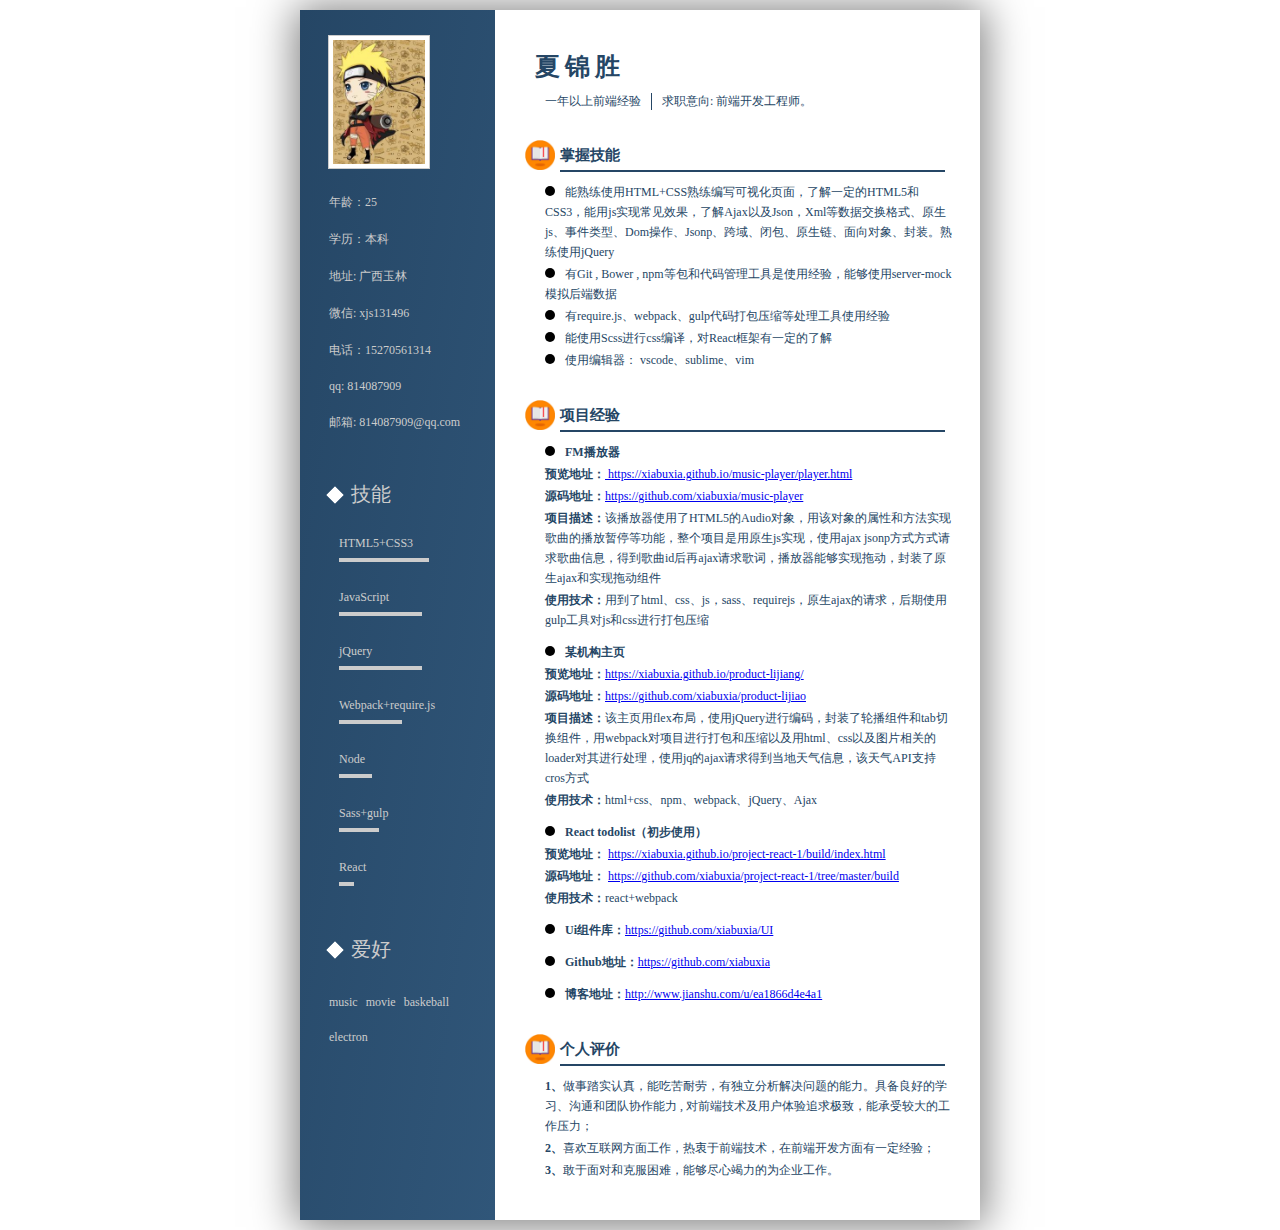
==== index.html @ 1f1d3e11 "add a" ====
<!DOCTYPE html>
<html lang="en">
<head>
    <meta charset="UTF-8">
    <meta name="viewport" content="width=device-width, initial-scale=1.0">
    <meta http-equiv="X-UA-Compatible" content="ie=edge">
     <meta name="viewport" content="width=device-width,height=device-height"/>
    <title>resume</title>
    <style>
        ul {
            list-style: none;
        }
        #resume {
            max-width: 680px;
            min-height: 1210px;
            box-shadow: 0 2px 40px 5px rgba(0,0,0,0.5);
            margin: 10px auto;
            display: flex;
            
        }
        .left-ct {
            width: 195px;
            height: 1210px;
            background: linear-gradient(to bottom right,#254665,#305679);
            color: #fff;
            font-size: 12px;
        }
        .right-ct {
            min-width: 485px;
            min-height: 1210px;
            color: #254665;
            font-family: KaiTi_GB2312;
            font-size: 12px;
        }
        .portrait-ct {
            width: 100px;
            height: 132px;
            background: #fff;
            margin-top: 25px;
            margin-left: 28px;
            border: 1px solid #ccc;
            
            
        }
        .portrait {
            width: 92px;
            height: 124px;
            margin-left: 4px;
            margin-top: 4px;
            background: url('imgs/photo.jpg') center no-repeat;
            background-size: cover;
        }
        ul.information {
            margin: 0;
            padding: 0;
            margin-top: 30px;
            width: 200px;
        }
        .information li {
            margin-top: 20px;
            color: #ccc;
        }
        .title {
            margin-top: 50px;
            font-size: 20px;
            color: #ccc;
        }
        .title span {
            display: inline-block;
            width: 10px;
            height: 10px;
            border: 1px solid #fff;
            background: #fff;
            transform: rotate(45deg);
            margin-right: 10px;
        }
        .technical-ct {
            margin-left: 10px;
            padding: 0;
        }
        .technical-ct li {
            display: block;
            line-height: 30px;
            color: #ccc;
            margin-top: 20px;
        }
        .technical-1 {
            border-bottom: 4px solid #ccc;
        }
        .technical-2 {
            width: 83px;
            border-bottom: 4px solid #ccc;
        }
        .technical-3 {
            width: 83px;
            border-bottom: 4px solid #ccc;
        }
        .technical-4 {
            width: 63px;
            border-bottom: 4px solid #ccc;
        }
        .technical-5 {
            width: 33px;
            border-bottom: 4px solid #ccc;
        }
        .technical-6 {
            width: 40px;
            border-bottom: 4px solid #ccc;
        }
        .technical-7 {
            width: 15px;
            border-bottom: 4px solid #ccc;
        }
        .hobby {
            padding: 0;
            width: 120px;
            flex-wrap: wrap;
            justify-content: space-between;
            display: flex;
            color: #ccc;
        }
        .hobby li {
            margin-top: 20px;
        }
        .myname {
            margin-top: 40px;
            margin-left: 40px;
            font-size: 25px;
            font-weight: bold;
            
            
            letter-spacing: 5px;
        }
        .myintention {
            margin:10px 50px;
        }
        .myintention span {
            display: inline-block;
   
            border-right: 1px solid #254665;
            padding-right: 10px;
            margin-right: 10px;
     

        }
        .logo {
            width: 30px;
            height: 30px;
            margin-bottom: -10px;
        }
        .education {
            margin-left: 30px;
            margin-top: 30px;
        }
        .education span{
            width: 385px;
            display: inline-block;
            margin-left: 5px;
            font-size: 15px;
            font-weight: bold;
            line-height: 30px;
            border-bottom: 2px solid #254665;
        }
        .right-ct p{
            margin-left: 50px;
            width: 408px;
            line-height: 20px;
            margin-top:-10px;
        }
        p.first {
            margin-top: 10px;
        }
        .bullute {
            width: 10px;
            height: 10px;
            display: inline-block;
            border-radius: 50%;
            background: #000;
            margin-right: 10px;
        }
    </style>
</head>
<body>
    <div id="resume">
        <div class="left-ct">
            <div class="portrait-ct">
                <div class="portrait"></div>
                <ul class="information">
                    <li>年龄：25</li>
                    <li>学历：本科</li>
                    <li>地址: 广西玉林</li>
                    <li>微信: xjs131496</li>
                    <li>电话：15270561314</li>
                    <li>qq: 814087909</li>
                    <li>邮箱: 814087909@qq.com</li>
                    
                </ul>
                <div class="title"><span></span>技能</div>
                <ul class="technical-ct">
                    <li class="technical-1">HTML5+CSS3</li>
                    <li class="technical-2">JavaScript</li>
                    <li class="technical-3">jQuery</li>
                    <li class="technical-4">Webpack+require.js</li>
                    <li class="technical-5">Node</li>
                    <li class="technical-6">Sass+gulp</li>
                    <li class="technical-7">React</li>
                </ul>
                <div class="title"><span></span>爱好</div>
                <ul class="hobby">
                    <li>music</li>
                    <li>movie</li>
                    <li>baskeball</li>
                    <li>electron</li>
                </ul>
            </div>
        </div>
        <div class="right-ct">
            <div class="myname">夏锦胜</div>
            <div class="myintention"><span>一年以上前端经验</span>求职意向: 前端开发工程师。</div>
            <div class="education"><img class="logo" src="imgs/timg (5).png" alt=""><span>掌握技能</span></div>
            
            <p class="first"><span class="bullute"></span>能熟练使用HTML+CSS熟练编写可视化页面，了解一定的HTML5和CSS3，能用js实现常见效果，了解Ajax以及Json，Xml等数据交换格式、原生js、事件类型、Dom操作、Jsonp、跨域、闭包、原生链、面向对象、封装。熟练使用jQuery</p>
            <p><span class="bullute"></span>有Git , Bower , npm等包和代码管理工具是使用经验，能够使用server-mock模拟后端数据</p>
            <p><span class="bullute"></span>有require.js、webpack、gulp代码打包压缩等处理工具使用经验</p>
            <p><span class="bullute"></span>能使用Scss进行css编译，对React框架有一定的了解</p>
            <p><span class="bullute"></span>使用编辑器：  vscode、sublime、vim</p>
            <div class="education"><img class="logo" src="imgs/timg (5).png" alt=""><span>项目经验</span></div>
            <p class="first"><span class="bullute"></span><strong>FM播放器</strong></p>
            <p><strong>预览地址：</strong><a href=" https://xiabuxia.github.io/music-player/player.html"> https://xiabuxia.github.io/music-player/player.html</a></p>
            <p><strong>源码地址：</strong><a href="https://github.com/xiabuxia/music-player">https://github.com/xiabuxia/music-player</a> </p>
            <p><strong>项目描述：</strong>该播放器使用了HTML5的Audio对象，用该对象的属性和方法实现歌曲的播放暂停等功能，整个项目是用原生js实现，使用ajax jsonp方式方式请求歌曲信息，得到歌曲id后再ajax请求歌词，播放器能够实现拖动，封装了原生ajax和实现拖动组件</p>
            <p><strong>使用技术：</strong>用到了html、css、js，sass、requirejs，原生ajax的请求，后期使用gulp工具对js和css进行打包压缩</p>
            
            <p class="first"><span class="bullute"></span><strong>某机构主页</strong></p>
            <p><strong>预览地址：</strong><a href="https://xiabuxia.github.io/product-lijiang/">https://xiabuxia.github.io/product-lijiang/</a>  </p>
            <p><strong>源码地址：</strong><a href="https://github.com/xiabuxia/product-lijiao">https://github.com/xiabuxia/product-lijiao</a>  </p>
            <p><strong>项目描述：</strong>该主页用flex布局，使用jQuery进行编码，封装了轮播组件和tab切换组件，用webpack对项目进行打包和压缩以及用html、css以及图片相关的loader对其进行处理，使用jq的ajax请求得到当地天气信息，该天气API支持cros方式</p>
            <p><strong>使用技术：</strong>html+css、npm、webpack、jQuery、Ajax</p>
            
            <p class="first"><span class="bullute"></span><strong>React todolist（初步使用）</strong></p>
            <p><strong>预览地址：</strong> <a href="https://xiabuxia.github.io/project-react-1/build/index.html">https://xiabuxia.github.io/project-react-1/build/index.html</a></p>
            <p><strong>源码地址：</strong> <a href="https://github.com/xiabuxia/project-react-1/tree/master/build">https://github.com/xiabuxia/project-react-1/tree/master/build</a>  </p>
            <p><strong>使用技术：</strong>react+webpack</p>
            <p  class="first"><span class="bullute"></span><strong>Ui组件库：</strong><a href="https://github.com/xiabuxia/UI">https://github.com/xiabuxia/UI</a></p>
            <p  class="first"><span class="bullute"></span><strong>Github地址：</strong><a href="https://github.com/xiabuxia">https://github.com/xiabuxia</a></p>
            <p  class="first"><span class="bullute"></span><strong>博客地址：</strong><a href="http://www.jianshu.com/u/ea1866d4e4a1">http://www.jianshu.com/u/ea1866d4e4a1</a></p>
   

            <div class="education"><img class="logo" src="imgs/timg (5).png" alt=""><span>个人评价</span></div>
            <p class="first"><strong>1、</strong>做事踏实认真，能吃苦耐劳，有独立分析解决问题的能力。具备良好的学习、沟通和团队协作能力 , 对前端技术及用户体验追求极致，能承受较大的工作压力；</p>
            <p><strong>2、</strong>喜欢互联网方面工作，热衷于前端技术，在前端开发方面有一定经验；</p>
            <p><strong>3、</strong>敢于面对和克服困难，能够尽心竭力的为企业工作。</p>
            
            
        </div>
    </div>
</body>
</html>
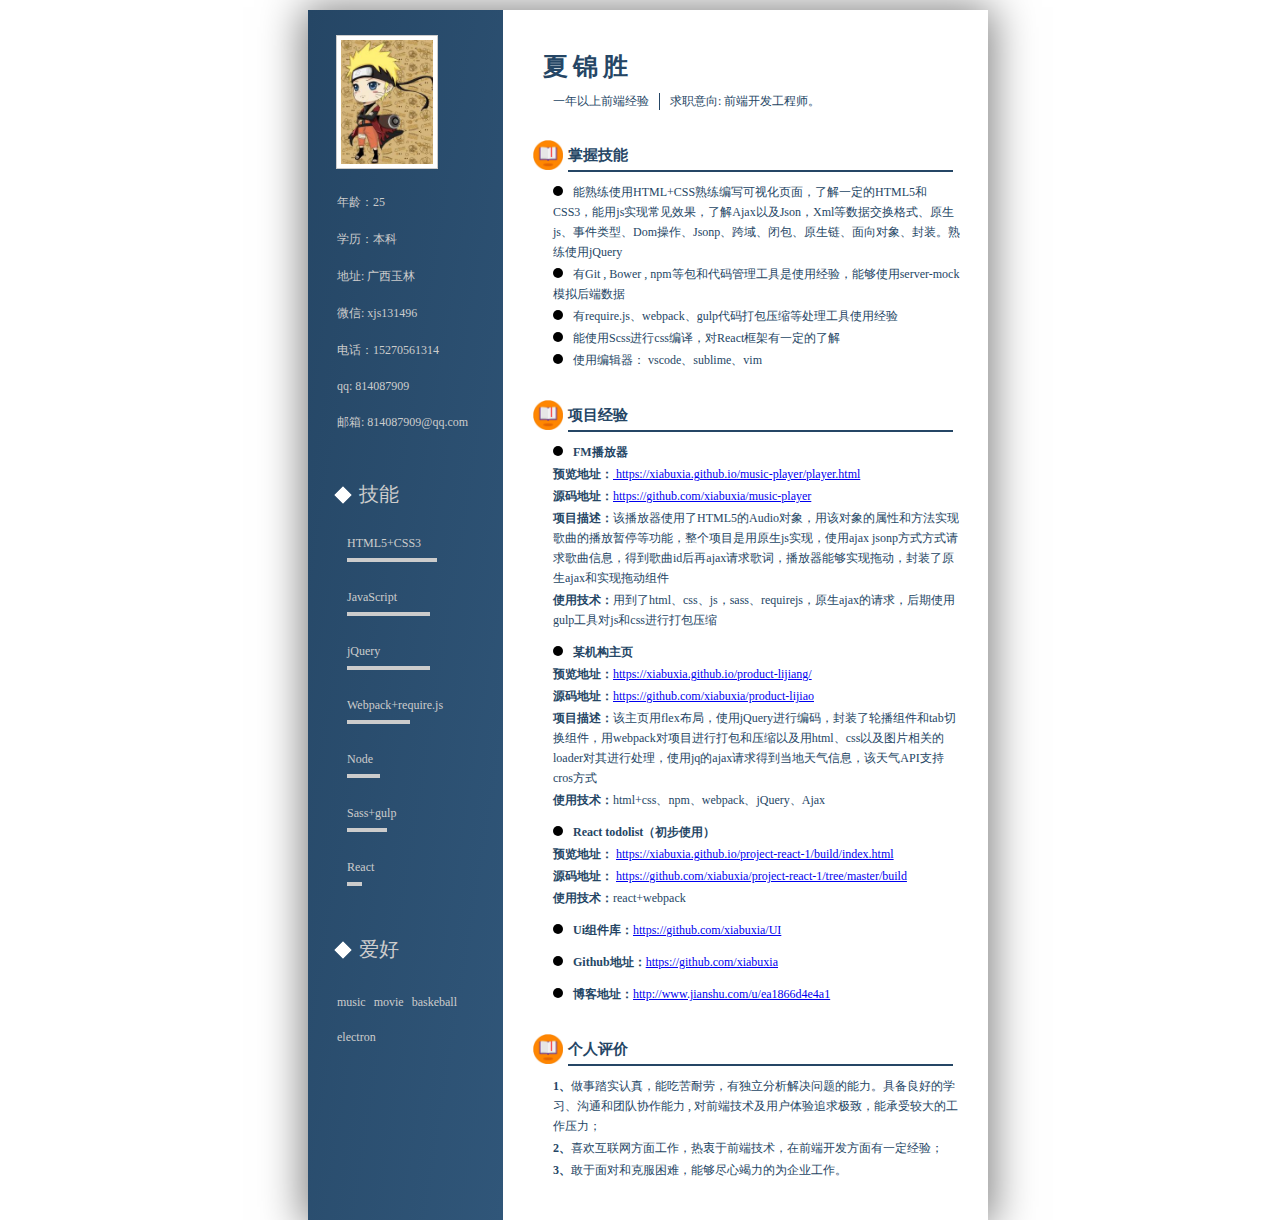
==== commit f876f941: "use rem" ====
--- a/index.html
+++ b/index.html
@@ -4,14 +4,19 @@
     <meta charset="UTF-8">
     <meta name="viewport" content="width=device-width, initial-scale=1.0">
     <meta http-equiv="X-UA-Compatible" content="ie=edge">
-     <meta name="viewport" content="width=device-width,height=device-height"/>
+    <meta name="viewport" content="width=device-width,height=device-height"/>
     <title>resume</title>
     <style>
+        html,body {
+            width: 100%;
+            height: 100%;
+            font-size: 20px;
+        }
         ul {
             list-style: none;
         }
         #resume {
-            max-width: 680px;
+            width: 34rem;
             min-height: 1210px;
             box-shadow: 0 2px 40px 5px rgba(0,0,0,0.5);
             margin: 10px auto;
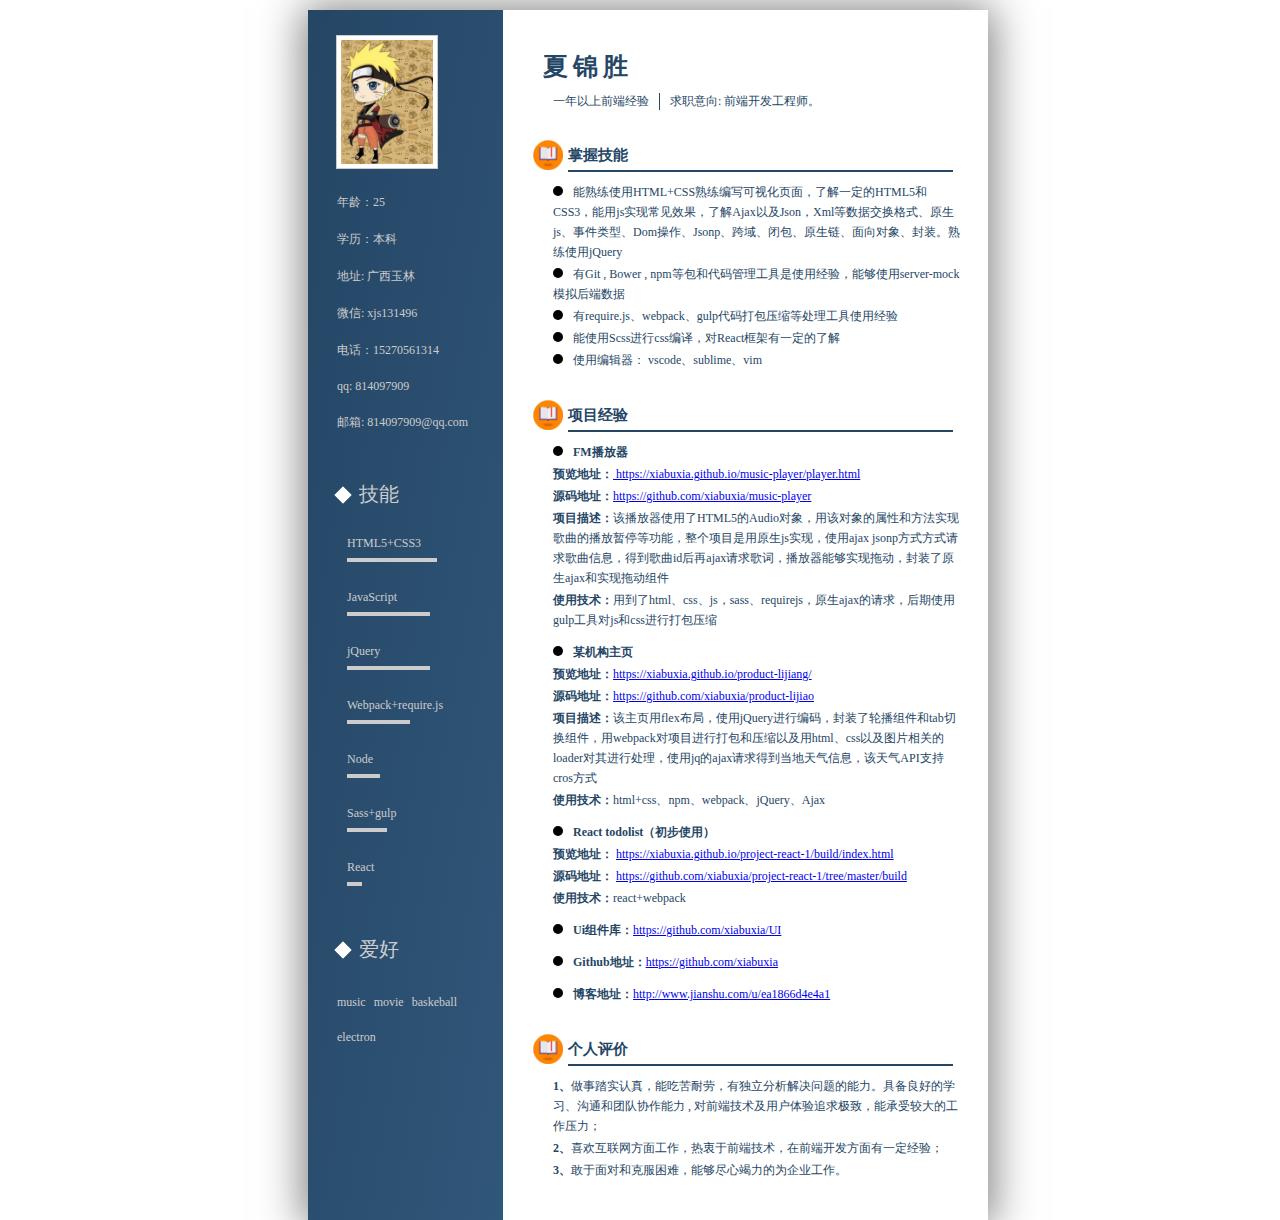
==== commit 4c084538: "add qq" ====
--- a/index.html
+++ b/index.html
@@ -196,8 +196,8 @@
                     <li>地址: 广西玉林</li>
                     <li>微信: xjs131496</li>
                     <li>电话：15270561314</li>
-                    <li>qq: 814087909</li>
-                    <li>邮箱: 814087909@qq.com</li>
+                    <li>qq: 814097909</li>
+                    <li>邮箱: 814097909@qq.com</li>
                     
                 </ul>
                 <div class="title"><span></span>技能</div>
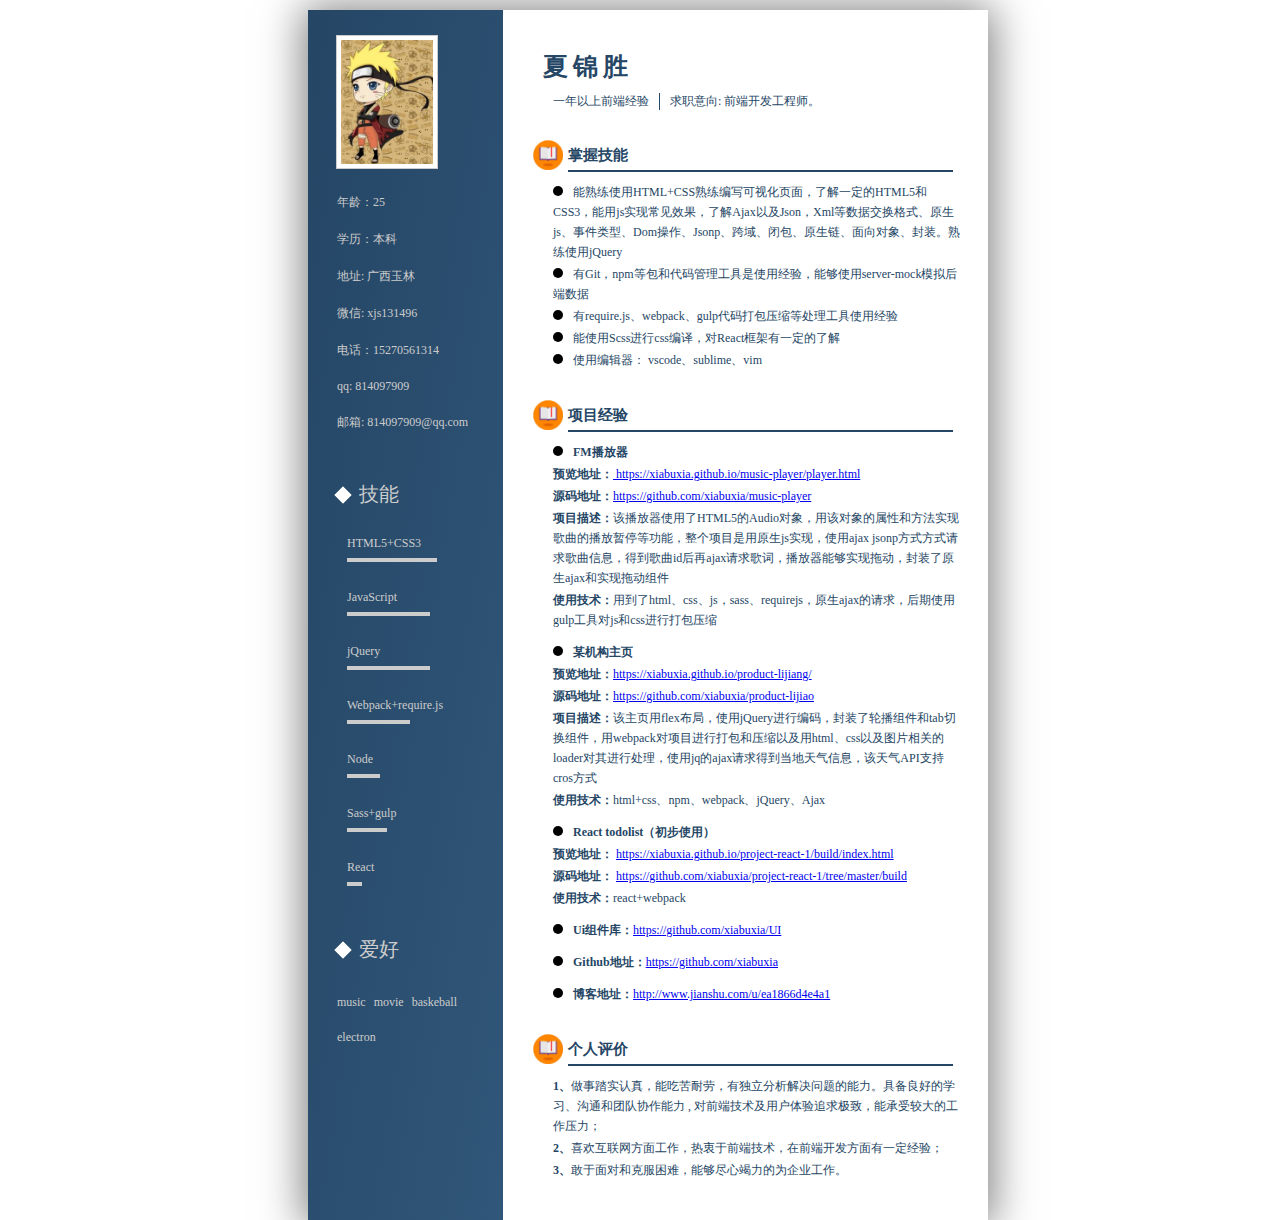
==== commit 1a7af800: "修改1" ====
--- a/index.html
+++ b/index.html
@@ -225,7 +225,7 @@
             <div class="education"><img class="logo" src="imgs/timg (5).png" alt=""><span>掌握技能</span></div>
             
             <p class="first"><span class="bullute"></span>能熟练使用HTML+CSS熟练编写可视化页面，了解一定的HTML5和CSS3，能用js实现常见效果，了解Ajax以及Json，Xml等数据交换格式、原生js、事件类型、Dom操作、Jsonp、跨域、闭包、原生链、面向对象、封装。熟练使用jQuery</p>
-            <p><span class="bullute"></span>有Git , Bower , npm等包和代码管理工具是使用经验，能够使用server-mock模拟后端数据</p>
+            <p><span class="bullute"></span>有Git，npm等包和代码管理工具是使用经验，能够使用server-mock模拟后端数据</p>
             <p><span class="bullute"></span>有require.js、webpack、gulp代码打包压缩等处理工具使用经验</p>
             <p><span class="bullute"></span>能使用Scss进行css编译，对React框架有一定的了解</p>
             <p><span class="bullute"></span>使用编辑器：  vscode、sublime、vim</p>
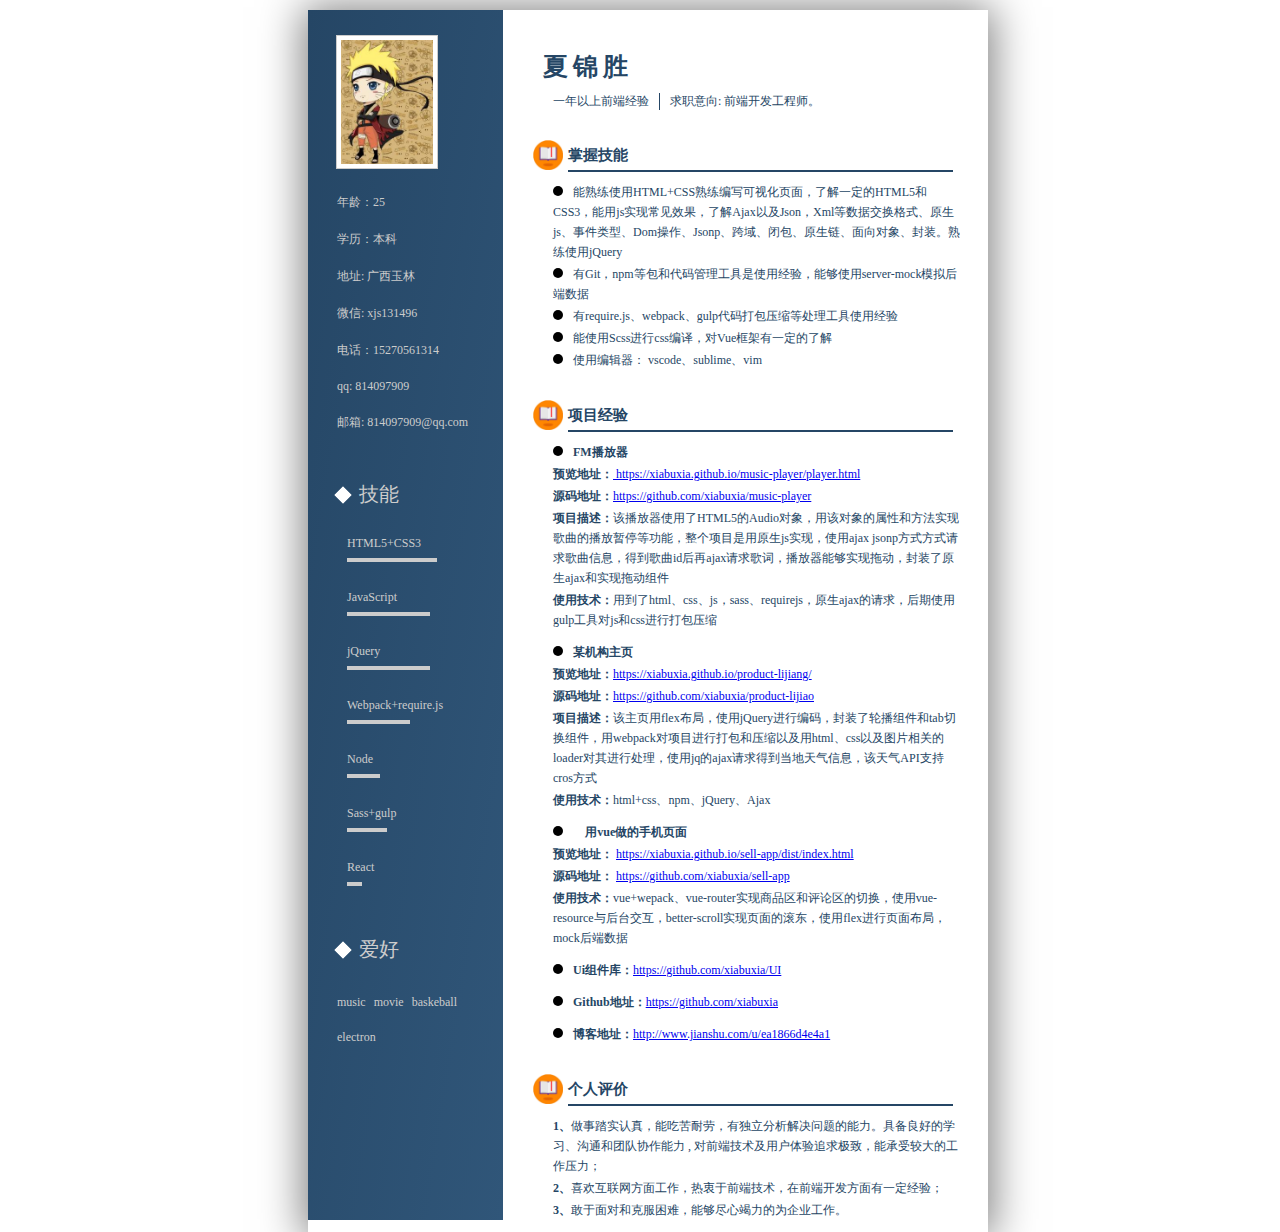
==== commit 62b9e127: "change" ====
--- a/index.html
+++ b/index.html
@@ -227,7 +227,7 @@
             <p class="first"><span class="bullute"></span>能熟练使用HTML+CSS熟练编写可视化页面，了解一定的HTML5和CSS3，能用js实现常见效果，了解Ajax以及Json，Xml等数据交换格式、原生js、事件类型、Dom操作、Jsonp、跨域、闭包、原生链、面向对象、封装。熟练使用jQuery</p>
             <p><span class="bullute"></span>有Git，npm等包和代码管理工具是使用经验，能够使用server-mock模拟后端数据</p>
             <p><span class="bullute"></span>有require.js、webpack、gulp代码打包压缩等处理工具使用经验</p>
-            <p><span class="bullute"></span>能使用Scss进行css编译，对React框架有一定的了解</p>
+            <p><span class="bullute"></span>能使用Scss进行css编译，对Vue框架有一定的了解</p>
             <p><span class="bullute"></span>使用编辑器：  vscode、sublime、vim</p>
             <div class="education"><img class="logo" src="imgs/timg (5).png" alt=""><span>项目经验</span></div>
             <p class="first"><span class="bullute"></span><strong>FM播放器</strong></p>
@@ -240,12 +240,12 @@
             <p><strong>预览地址：</strong><a href="https://xiabuxia.github.io/product-lijiang/">https://xiabuxia.github.io/product-lijiang/</a>  </p>
             <p><strong>源码地址：</strong><a href="https://github.com/xiabuxia/product-lijiao">https://github.com/xiabuxia/product-lijiao</a>  </p>
             <p><strong>项目描述：</strong>该主页用flex布局，使用jQuery进行编码，封装了轮播组件和tab切换组件，用webpack对项目进行打包和压缩以及用html、css以及图片相关的loader对其进行处理，使用jq的ajax请求得到当地天气信息，该天气API支持cros方式</p>
-            <p><strong>使用技术：</strong>html+css、npm、webpack、jQuery、Ajax</p>
-            
-            <p class="first"><span class="bullute"></span><strong>React todolist（初步使用）</strong></p>
-            <p><strong>预览地址：</strong> <a href="https://xiabuxia.github.io/project-react-1/build/index.html">https://xiabuxia.github.io/project-react-1/build/index.html</a></p>
-            <p><strong>源码地址：</strong> <a href="https://github.com/xiabuxia/project-react-1/tree/master/build">https://github.com/xiabuxia/project-react-1/tree/master/build</a>  </p>
-            <p><strong>使用技术：</strong>react+webpack</p>
+            <p><strong>使用技术：</strong>html+css、npm、jQuery、Ajax</p>
+            
+            <p class="first"><span class="bullute"></span><strong>	用vue做的手机页面</strong></p>
+            <p><strong>预览地址：</strong> <a href="https://xiabuxia.github.io/sell-app/dist/index.html">https://xiabuxia.github.io/sell-app/dist/index.html</a></p>
+            <p><strong>源码地址：</strong> <a href="https://github.com/xiabuxia/sell-app">https://github.com/xiabuxia/sell-app</a>  </p>
+            <p><strong>使用技术：</strong>vue+wepack、vue-router实现商品区和评论区的切换，使用vue-resource与后台交互，better-scroll实现页面的滚东，使用flex进行页面布局，mock后端数据</p>
             <p  class="first"><span class="bullute"></span><strong>Ui组件库：</strong><a href="https://github.com/xiabuxia/UI">https://github.com/xiabuxia/UI</a></p>
             <p  class="first"><span class="bullute"></span><strong>Github地址：</strong><a href="https://github.com/xiabuxia">https://github.com/xiabuxia</a></p>
             <p  class="first"><span class="bullute"></span><strong>博客地址：</strong><a href="http://www.jianshu.com/u/ea1866d4e4a1">http://www.jianshu.com/u/ea1866d4e4a1</a></p>
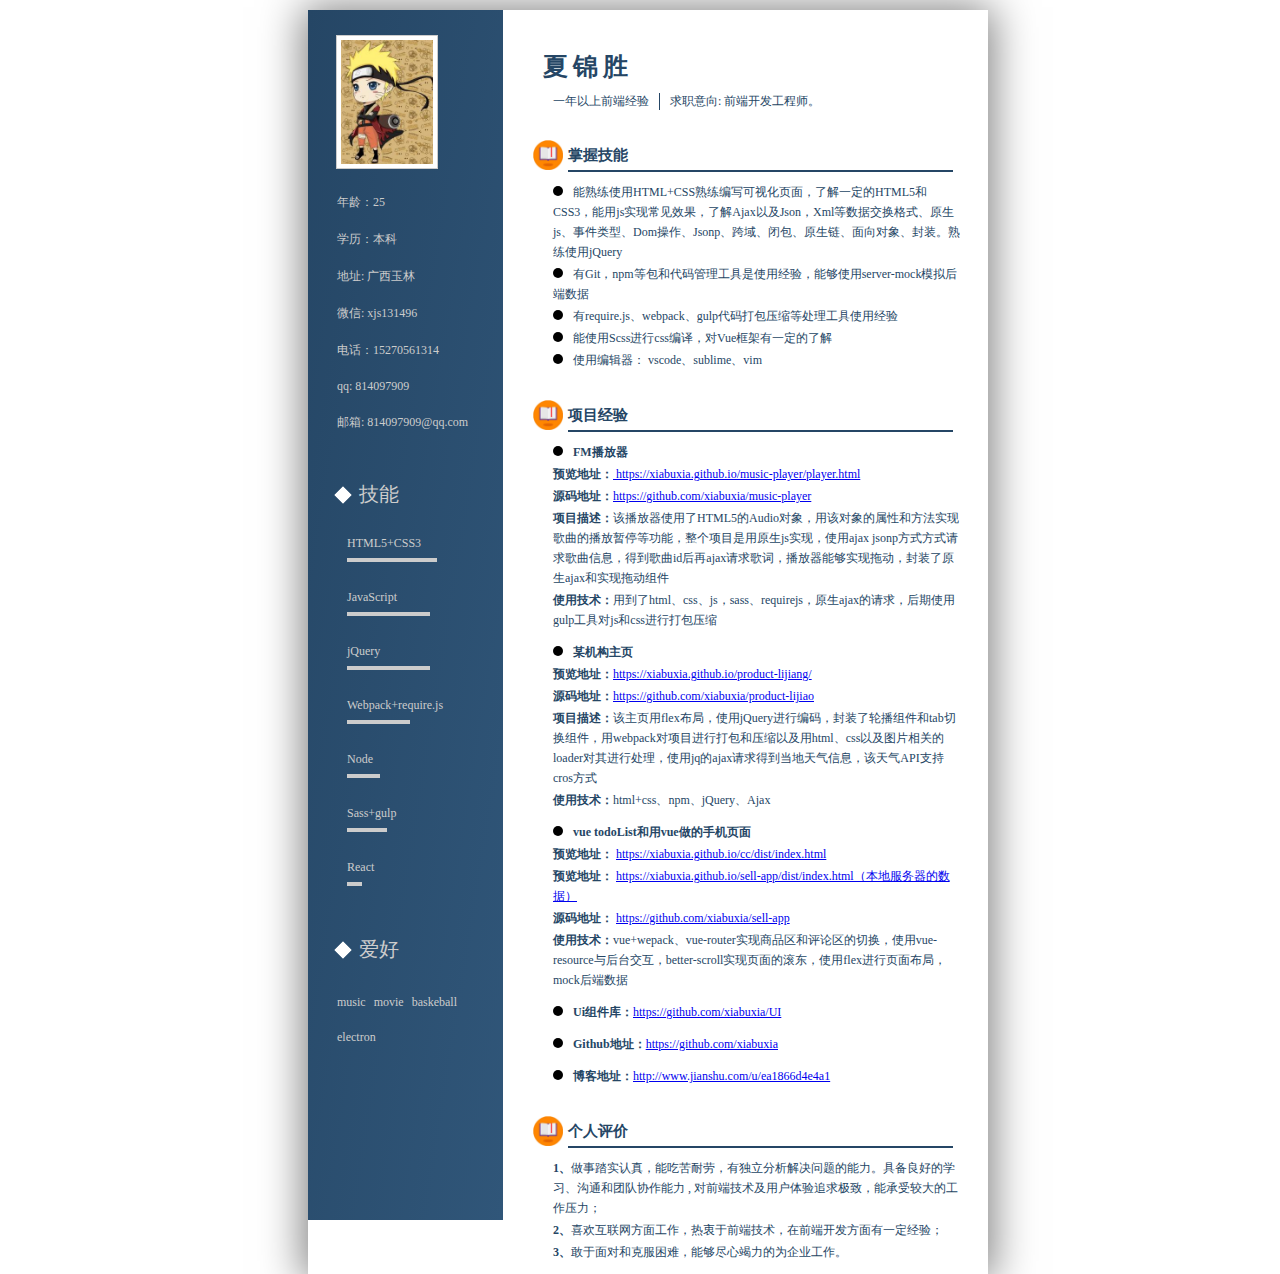
==== commit cb63dd07: "添加信息" ====
--- a/index.html
+++ b/index.html
@@ -242,8 +242,9 @@
             <p><strong>项目描述：</strong>该主页用flex布局，使用jQuery进行编码，封装了轮播组件和tab切换组件，用webpack对项目进行打包和压缩以及用html、css以及图片相关的loader对其进行处理，使用jq的ajax请求得到当地天气信息，该天气API支持cros方式</p>
             <p><strong>使用技术：</strong>html+css、npm、jQuery、Ajax</p>
             
-            <p class="first"><span class="bullute"></span><strong>	用vue做的手机页面</strong></p>
-            <p><strong>预览地址：</strong> <a href="https://xiabuxia.github.io/sell-app/dist/index.html">https://xiabuxia.github.io/sell-app/dist/index.html</a></p>
+            <p class="first"><span class="bullute"></span><strong>vue todoList和用vue做的手机页面</strong></p>
+            <p><strong>预览地址：</strong> <a href="https://xiabuxia.github.io/cc/dist/index.html">https://xiabuxia.github.io/cc/dist/index.html</a></p>
+            <p><strong>预览地址：</strong> <a href="https://xiabuxia.github.io/sell-app/dist/index.html">https://xiabuxia.github.io/sell-app/dist/index.html（本地服务器的数据）</a></p>
             <p><strong>源码地址：</strong> <a href="https://github.com/xiabuxia/sell-app">https://github.com/xiabuxia/sell-app</a>  </p>
             <p><strong>使用技术：</strong>vue+wepack、vue-router实现商品区和评论区的切换，使用vue-resource与后台交互，better-scroll实现页面的滚东，使用flex进行页面布局，mock后端数据</p>
             <p  class="first"><span class="bullute"></span><strong>Ui组件库：</strong><a href="https://github.com/xiabuxia/UI">https://github.com/xiabuxia/UI</a></p>
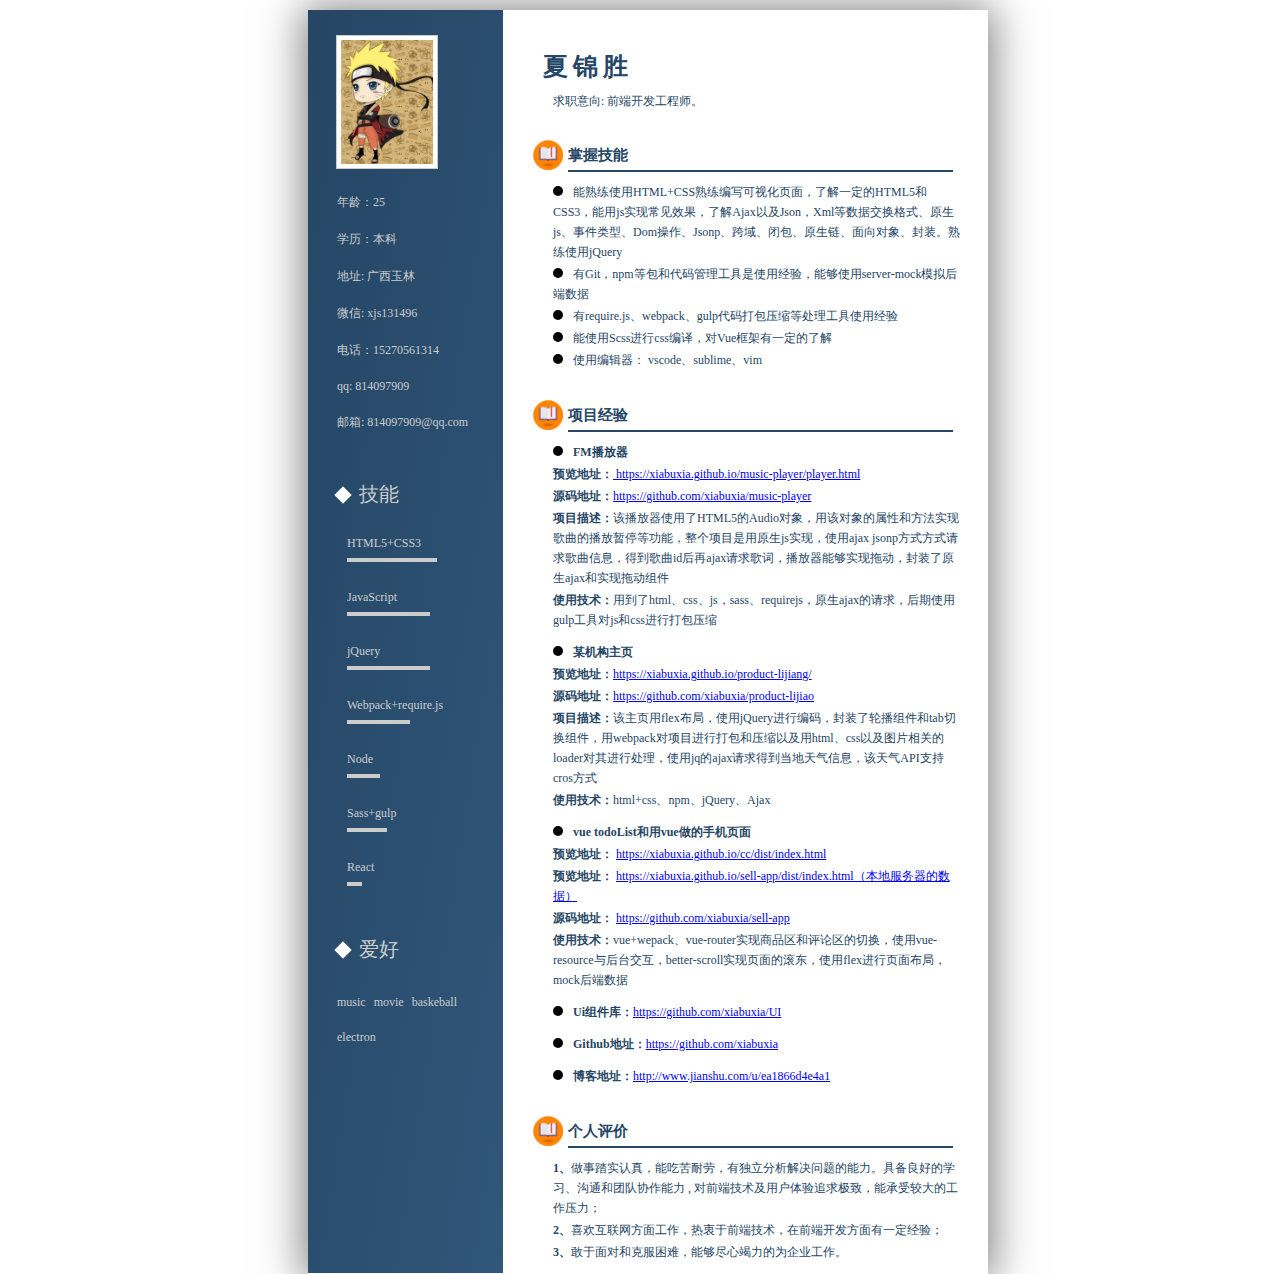
==== commit d8c0bb21: "修改样式" ====
--- a/index.html
+++ b/index.html
@@ -25,14 +25,14 @@
         }
         .left-ct {
             width: 195px;
-            height: 1210px;
+            height: 1263px;
             background: linear-gradient(to bottom right,#254665,#305679);
             color: #fff;
             font-size: 12px;
         }
         .right-ct {
             min-width: 485px;
-            min-height: 1210px;
+            min-height: 1263px;
             color: #254665;
             font-family: KaiTi_GB2312;
             font-size: 12px;
@@ -221,7 +221,7 @@
         </div>
         <div class="right-ct">
             <div class="myname">夏锦胜</div>
-            <div class="myintention"><span>一年以上前端经验</span>求职意向: 前端开发工程师。</div>
+            <div class="myintention">求职意向: 前端开发工程师。</div>
             <div class="education"><img class="logo" src="imgs/timg (5).png" alt=""><span>掌握技能</span></div>
             
             <p class="first"><span class="bullute"></span>能熟练使用HTML+CSS熟练编写可视化页面，了解一定的HTML5和CSS3，能用js实现常见效果，了解Ajax以及Json，Xml等数据交换格式、原生js、事件类型、Dom操作、Jsonp、跨域、闭包、原生链、面向对象、封装。熟练使用jQuery</p>
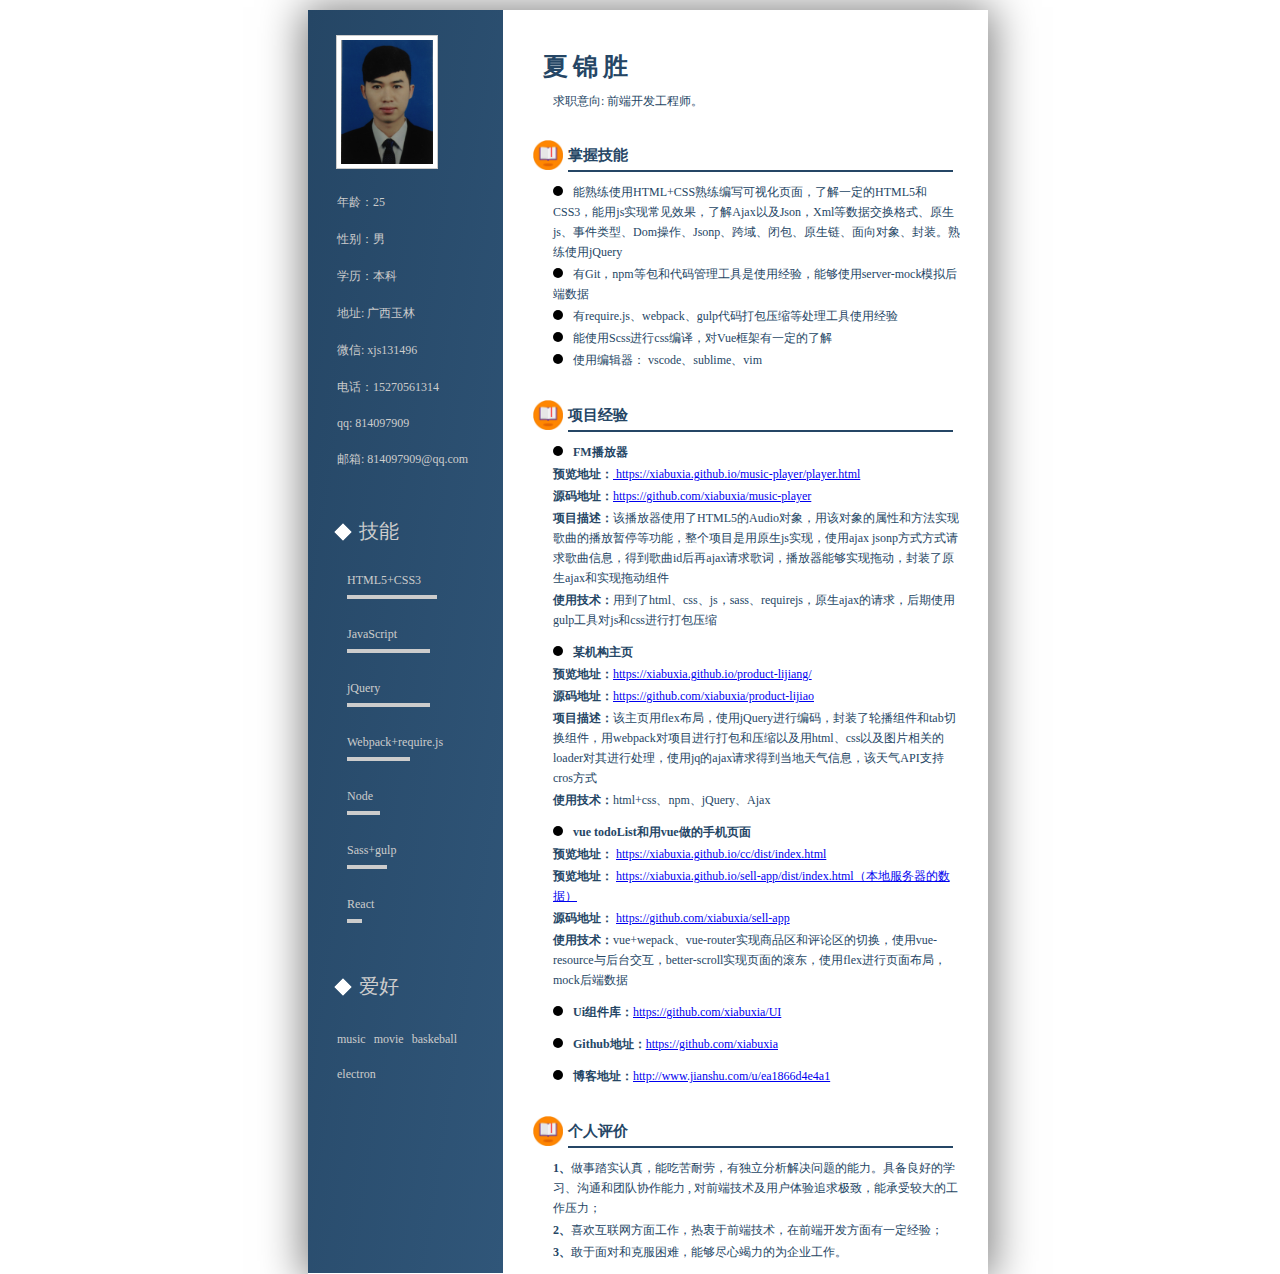
==== commit 6893beae: "添加照片" ====
--- a/index.html
+++ b/index.html
@@ -52,7 +52,7 @@
             height: 124px;
             margin-left: 4px;
             margin-top: 4px;
-            background: url('imgs/photo.jpg') center no-repeat;
+            background: url('imgs/myphoto.png') center no-repeat;
             background-size: cover;
         }
         ul.information {
@@ -192,6 +192,7 @@
                 <div class="portrait"></div>
                 <ul class="information">
                     <li>年龄：25</li>
+                    <li>性别：男</li>
                     <li>学历：本科</li>
                     <li>地址: 广西玉林</li>
                     <li>微信: xjs131496</li>
